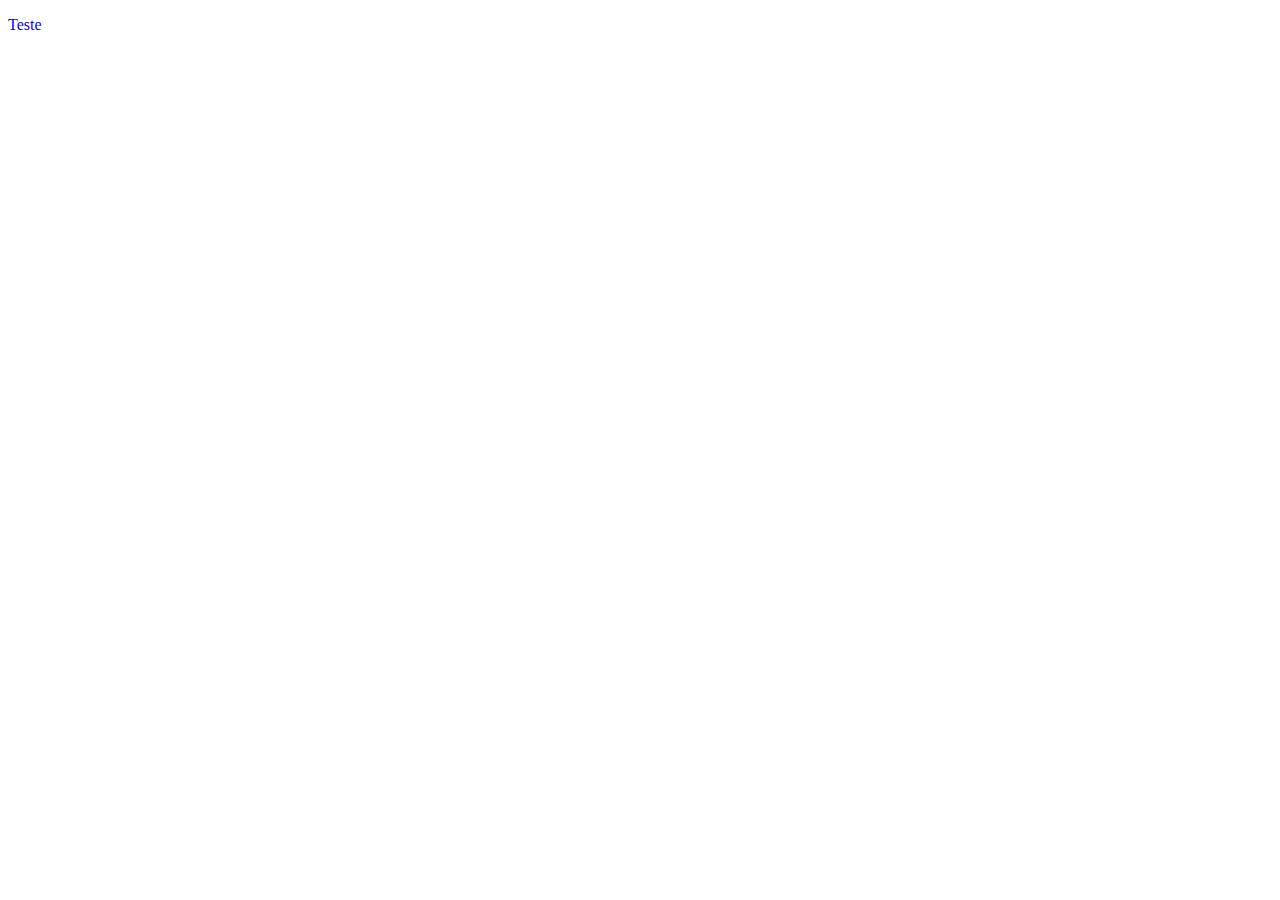
==== index.html @ 9dcdd233 "commit inicial" ====
<!DOCTYPE html>
<html lang="pt-br">

<head>
  <meta charset="UTF-8">
  <meta http-equiv="X-UA-Compatible" content="IE=edge">
  <meta name="viewport" content="width=device-width, initial-scale=1.0">
  <title>Bikcraft - Bicicletas Elétricas</title>
  <meta name="description" content="Bicicletas elétricas de alta precisão e qualidade,  feitas sob medida para o cliente. Explore o mundo na sua velocidade com a Bikcraft.">
  <link rel="stylesheet" href="./css/style.css">
</head>

<body>
<p>Teste</p>
</body>

</html>
---- css/style.css ----
p {
  color: blue;
}
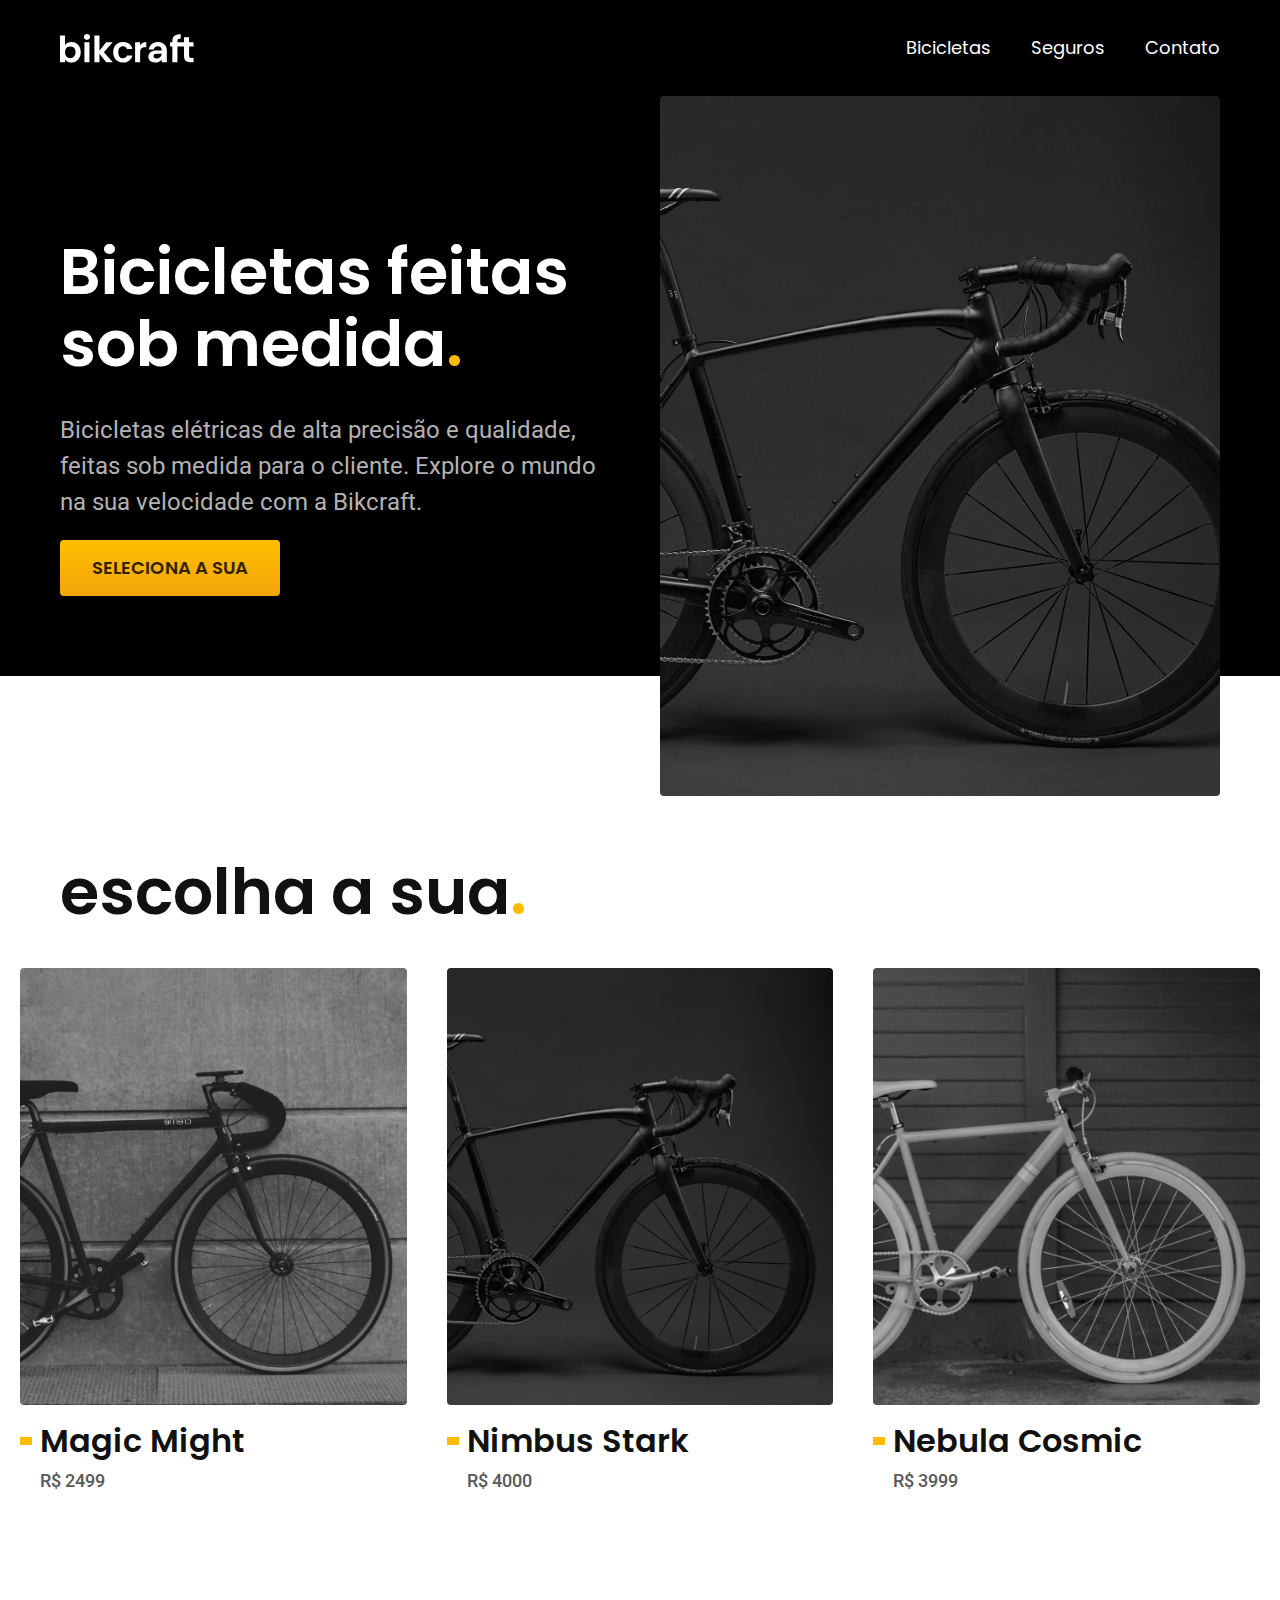
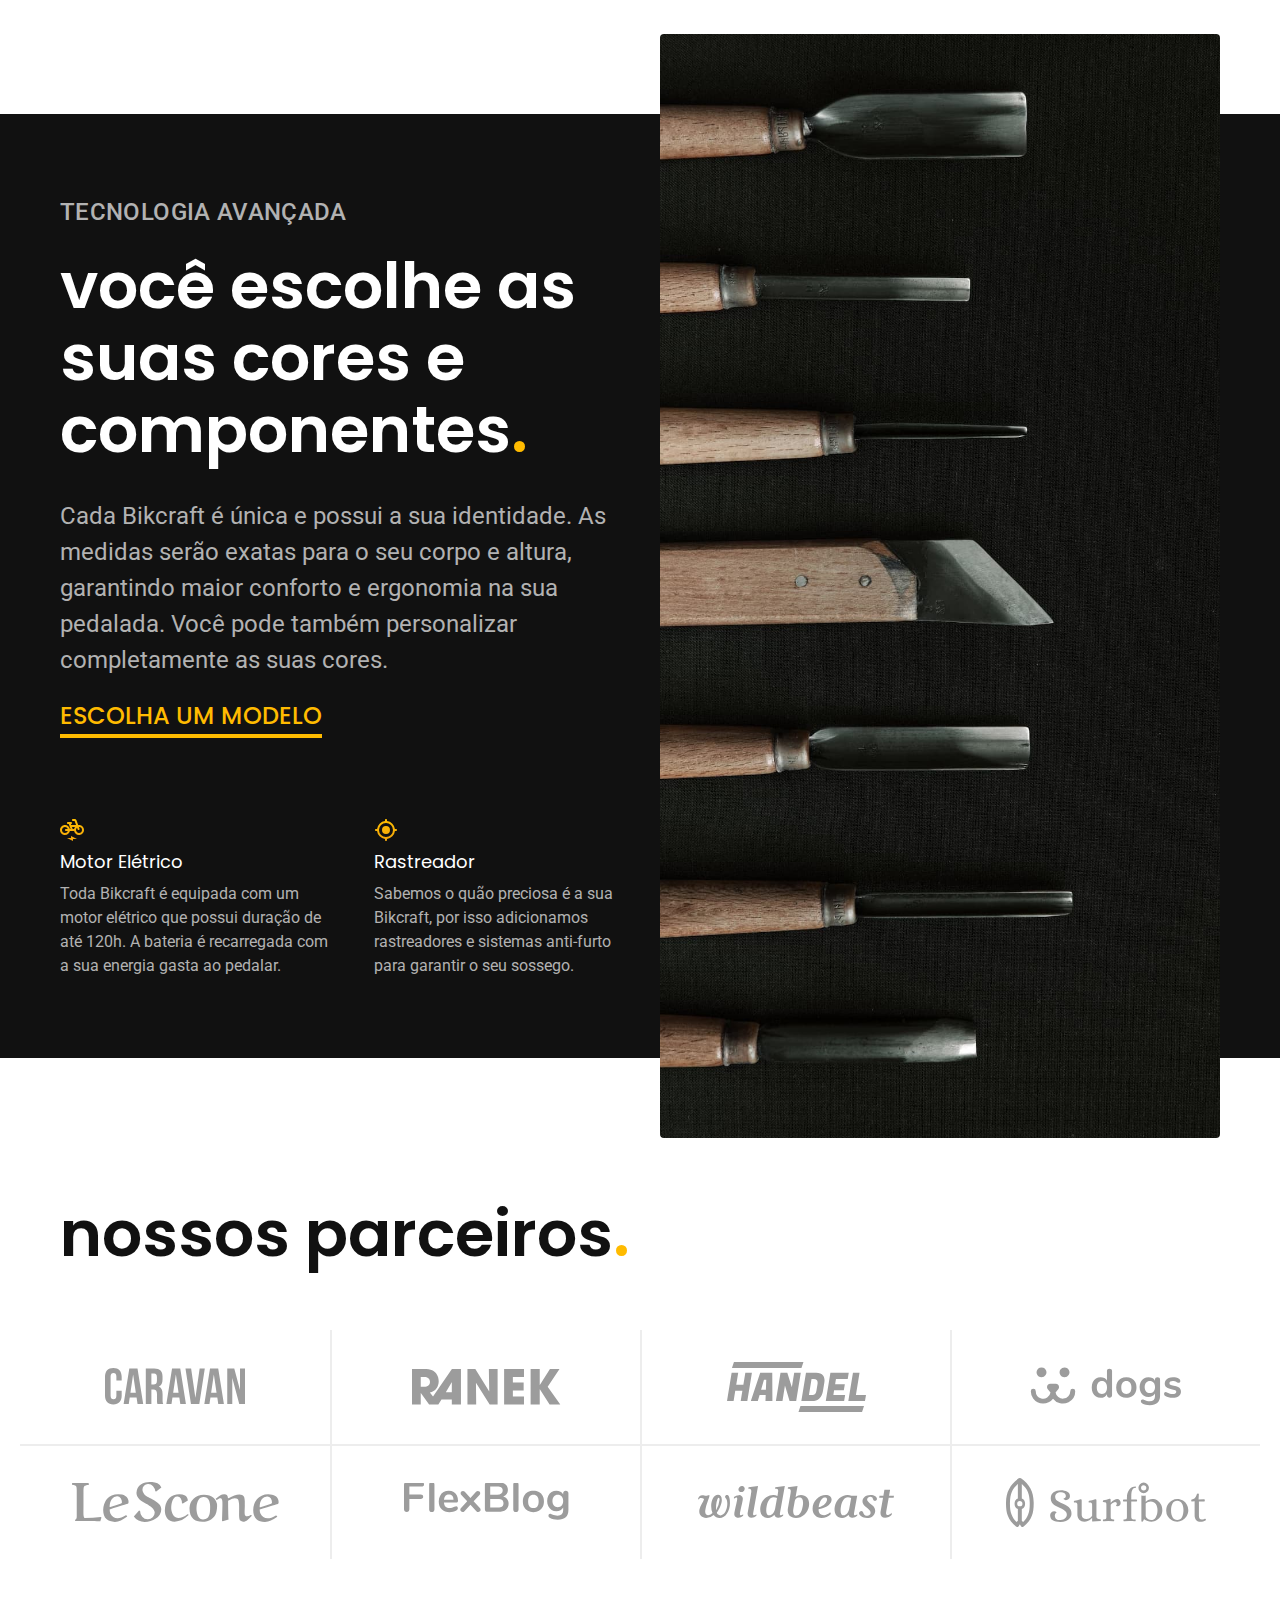
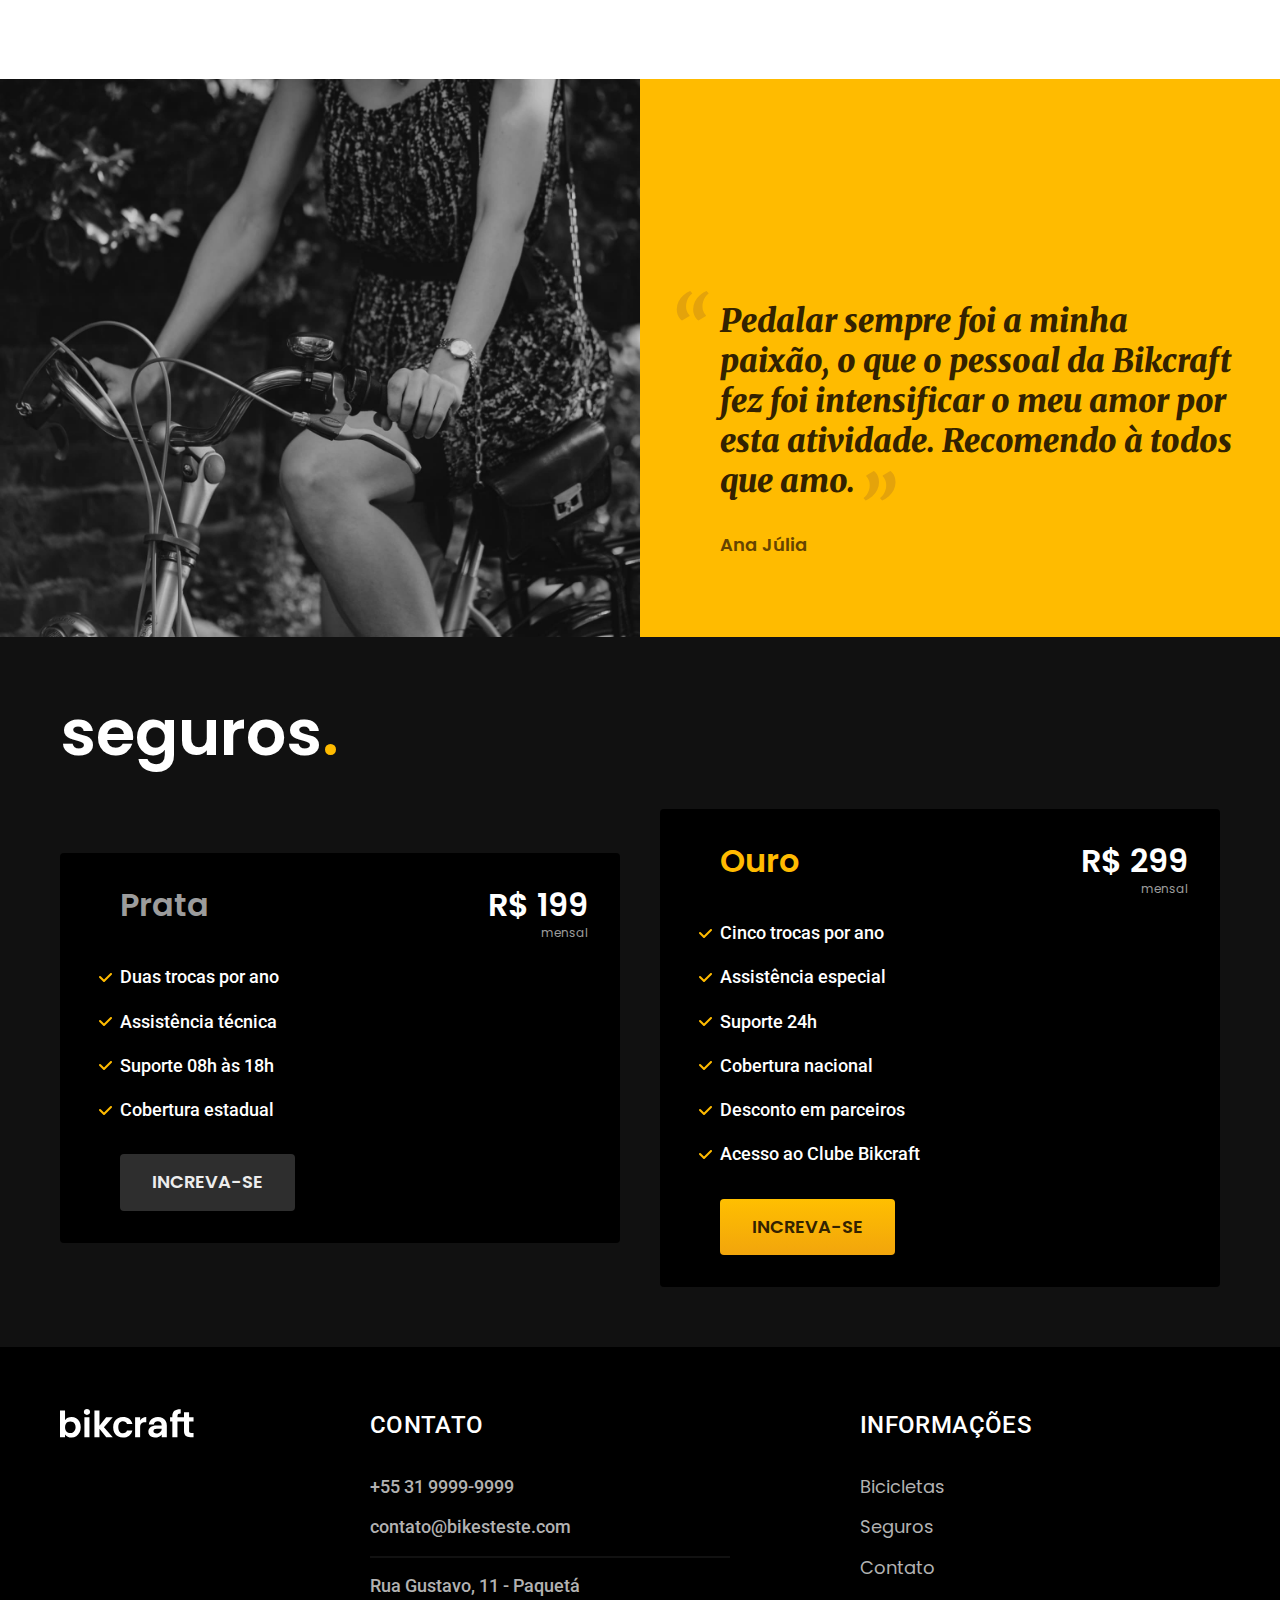
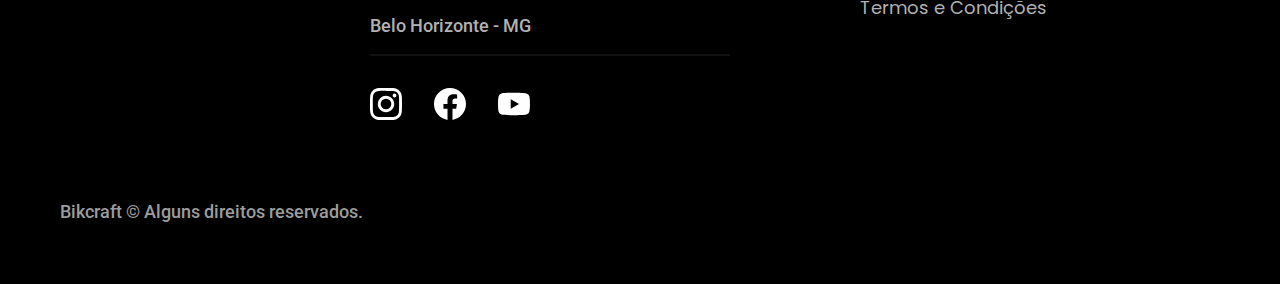
==== commit 6f8c5c09: "adicionada pagina nimbus" ====
--- a/index.html
+++ b/index.html
@@ -8,10 +8,201 @@
   <title>Bikcraft - Bicicletas Elétricas</title>
   <meta name="description" content="Bicicletas elétricas de alta precisão e qualidade,  feitas sob medida para o cliente. Explore o mundo na sua velocidade com a Bikcraft.">
   <link rel="stylesheet" href="./css/style.css">
+
+  <link rel="preconnect" href="https://fonts.googleapis.com">
+  <link rel="preconnect" href="https://fonts.gstatic.com" crossorigin>
+  <link href="https://fonts.googleapis.com/css2?family=Merriweather:ital,wght@1,900&family=Poppins:wght@400;600&family=Roboto:wght@400;500&display=swap" rel="stylesheet">
 </head>
 
 <body>
-<p>Teste</p>
+  <header class="header-bg">
+    <div class="header container">
+      <a href="./">
+        <img src="./img/bikcraft.svg" alt="">
+      </a>
+
+      <nav aria-label="primaria">
+        <ul class="header-menu font-1-m cor-0">
+          <li><a href="./bicicletas.html">Bicicletas</a></li>
+          <li><a href="./seguros.html">Seguros</a></li>
+          <li><a href="./contato.html">Contato</a></li>
+        </ul>
+      </nav>
+    </div>
+  </header>
+
+  <main class="introducao-bg">
+    <div class="introducao container">
+      <div class="introducao-conteudo">
+        <h1 class="font-1-xxl cor-0">Bicicletas feitas sob medida<span class="cor-p1">.</span></h1>
+        <p class="font-2-l cor-5">Bicicletas elétricas de alta precisão e qualidade, feitas sob medida para o cliente. Explore o mundo na sua velocidade com a Bikcraft.</p>
+        <a class="botao" href="http://./bicicletas">Seleciona a sua</a>
+
+      </div>
+      <div>
+        <img src="./img/fotos/introducao.jpg" alt="Bicicleta preta">
+      </div>
+    </div>
+
+  </main>
+
+
+  <article class="bicicletas-lista">
+    <h2 class=" container font-1-xxl">escolha a sua<span class="cor-p1">.</span></h2>
+
+    <ul>
+      <li>
+        <a href="./bicicletas/magic.html">
+          <img src="./img/bicicletas/magic-home.jpg" alt="Bicicleta preta">
+          <h3 class="font-1-xl">Magic Might</h3>
+          <span class="font-2-m cor-8">R$ 2499</span>
+        </a>
+      </li>
+      <li>
+        <a href="./bicicletas/nimbus.html">
+          <img src="./img/bicicletas/nimbus-home.jpg" alt="Bicicleta preta">
+          <h3 class="font-1-xl">Nimbus Stark</h3>
+          <span class="font-2-m cor-8">R$ 4000</span>
+        </a>
+      </li>
+      <li>
+        <a href="./bicicletas/nebula.html">
+          <img src="./img/bicicletas/nebula-home.jpg" alt="Bicicleta preta">
+          <h3 class="font-1-xl">Nebula Cosmic</h3>
+          <span class="font-2-m cor-8">R$ 3999</span>
+        </a>
+      </li>
+    </ul>
+
+  </article>
+
+  <article class="tecnologia-bg">
+    <div class="tecnologia container">
+      <div class="tecnologia-conteudo">
+        <span class="font-2-l-b cor-5">Tecnologia Avançada</span>
+        <h2 class="font-1-xxl cor-0">você escolhe as suas cores e componentes<span class="cor-p1">.</span></h2>
+        <p class="font-2-l cor-5">Cada Bikcraft é única e possui a sua identidade. As medidas serão exatas para o seu corpo e altura, garantindo maior conforto e ergonomia na sua pedalada. Você pode também personalizar completamente as suas cores.</p>
+        <a class="link" href="./bicicletas.html">Escolha um modelo</a>
+        <div class="tecnologia-vantagens">
+          <div>
+            <img src="./img/icones/eletrica.svg" alt="">
+            <h3 class="font-1-m cor-0">Motor Elétrico</h3>
+            <p class="font-2-s cor-5">Toda Bikcraft é equipada com um motor elétrico que possui duração de até 120h. A bateria é recarregada com a sua energia gasta ao pedalar.</p>
+          </div>
+          <div>
+            <img src="./img/icones/rastreador.svg" alt="">
+            <h3 class="font-1-m cor-0">Rastreador</h3>
+            <p class="font-2-s cor-5">Sabemos o quão preciosa é a sua Bikcraft, por isso adicionamos rastreadores e sistemas anti-furto para garantir o seu sossego.</p>
+          </div>
+        </div>
+      </div>
+
+      <div class="tecnologia-imagem">
+        <img src="./img/fotos/tecnologia.jpg" alt="">
+      </div>
+    </div>
+
+  </article>
+
+  <section class="parceiros" aria-label="Nossos Parceiros">
+    <h2 class=" container font-1-xxl">nossos parceiros<span class="cor-p1">.</span></h2>
+    <ul>
+      <li> <img src="./img/parceiros/caravan.svg" alt="caravan"></li>
+      <li> <img src="./img/parceiros/ranek.svg" alt="ranek"></li>
+      <li> <img src="./img/parceiros/handel.svg" alt="handel"></li>
+      <li> <img src="./img/parceiros/dogs.svg" alt="dogs"></li>
+      <li> <img src="./img/parceiros/lescone.svg" alt="lescone"></li>
+      <li> <img src="./img/parceiros/flexblog.svg" alt="flexblog"></li>
+      <li> <img src="./img/parceiros/wildbeast.svg" alt="cwildbeast"></li>
+      <li> <img src="./img/parceiros/surfbot.svg" alt="surfbot"></li>
+
+
+    </ul>
+  </section>
+
+  <section class="depoimento" aria-label="Depoimento">
+    <div>
+      <img src="./img/fotos/depoimento.jpg" alt="Pessoa pedalando uma bicicleta Bikcraft">
+    </div>
+    <div class="depoimento-conteudo">
+      <blockquote class="font-1-xl cor-p5">
+        <p>Pedalar sempre foi a minha paixão, o que o pessoal da Bikcraft fez foi intensificar o meu amor por esta atividade. Recomendo à todos que amo.</p>
+      </blockquote>
+      <span class="font-1-m-b cor-p4">Ana Júlia</span>
+    </div>
+
+  </section>
+
+  <article class="seguros-bg">
+    <div class="seguros container">
+      <h2 class="font-1-xxl cor-0">seguros<span class="cor-p1">.</span></h2>
+      <div class="seguros-item">
+        <h3 class="font-1-xl cor-6">Prata</h3>
+        <span class="font-1-xl cor-0">R$ 199 <span class="font-1-xs cor-6">mensal</span></span>
+        <ul class="font-2-m cor-0">
+          <li>Duas trocas por ano</li>
+          <li>Assistência técnica</li>
+          <li>Suporte 08h às 18h</li>
+          <li>Cobertura estadual</li>
+        </ul>
+        <a class="botao secundario" href="./orcamento.html">Increva-se</a>
+      </div>
+
+      <div class="seguros-item">
+        <h3 class="font-1-xl cor-p1">Ouro</h3>
+        <span class="font-1-xl cor-0">R$ 299 <span class="font-1-xs cor-6">mensal</span></span>
+        <ul class="font-2-m cor-0">
+          <li>Cinco trocas por ano</li>
+          <li>Assistência especial</li>
+          <li>Suporte 24h</li>
+          <li>Cobertura nacional</li>
+          <li>Desconto em parceiros</li>
+          <li>Acesso ao Clube Bikcraft</li>
+        </ul>
+        <a class="botao" href="./orcamento.html">Increva-se</a>
+      </div>
+    </div>
+
+
+  </article>
+
+  <footer class="footer-bg">
+    <div class="footer container">
+      <img src="./img/bikcraft.svg" alt="Bikcraft">
+      <div class="footer-contato">
+        <h3 class="font-2-l-b cor-0">Contato</h3>
+        <ul class="font-2-m cor-5">
+          <li><a href="tel:+553199999999">+55 31 9999-9999</a></li>
+          <li><a href="mailto:contato@bikesteste.com">contato@bikesteste.com</a></li>
+          <li>Rua Gustavo, 11 - Paquetá </li>
+          <li>Belo Horizonte - MG</li>
+        </ul>
+        <div class="footer-redes">
+          <a href="./">
+            <img src="./img/redes/instagram.svg" alt="">
+          </a>
+          <a href="./">
+            <img src="./img/redes/facebook.svg" alt="">
+          </a>
+          <a href="./">
+            <img src="./img/redes/youtube.svg" alt="">
+          </a>
+        </div>
+      </div>
+      <div class="footer-informacoes">
+        <h3 class="font-2-l-b cor-0">Informações</h3>
+        <nav>
+          <ul class="font-1-m cor-5">
+            <li><a href="./bicicletas.html">Bicicletas</a></li>
+            <li><a href="./seguros.html">Seguros</a></li>
+            <li><a href="./contato.html">Contato</a></li>
+            <li><a href="./termos.html">Termos e Condições</a></li>
+          </ul>
+        </nav>
+      </div>
+      <p class="footer-copy font-2-m cor-6">Bikcraft © Alguns direitos reservados.</p>
+    </div>
+  </footer>
 </body>
 
 </html>--- a/css/style.css
+++ b/css/style.css
@@ -1,3 +1,36 @@
-p {
-  color: blue;
-}+@import "./global/global.css";
+@import "./utilidades/tipografia.css";
+@import "./utilidades/cores.css";
+
+@import "./global/header.css";
+@import "./global/footer.css";
+
+/* Utilidades */
+@import "./utilidades/componentes.css";
+
+/* Home */
+@import "./home/introducao.css";
+@import "./home/tecnologia.css";
+@import "./home/parceiros.css";
+@import "./home/depoimento.css";
+
+
+
+/* Bicicletas */
+@import "./bicicletas/bicicletas-lista.css";
+@import "./bicicletas/bicicletas.css";
+
+/* Bicicleta */
+@import "./bicicleta/bicicleta.css";
+@import "./bicicleta/seguro.css";
+
+
+
+/* Seguros */
+@import "./seguros/seguros.css";
+@import "./seguros/perguntas.css";
+@import "./seguros/vantagens.css";
+
+
+/* Termos */
+@import "./termos/termos.css";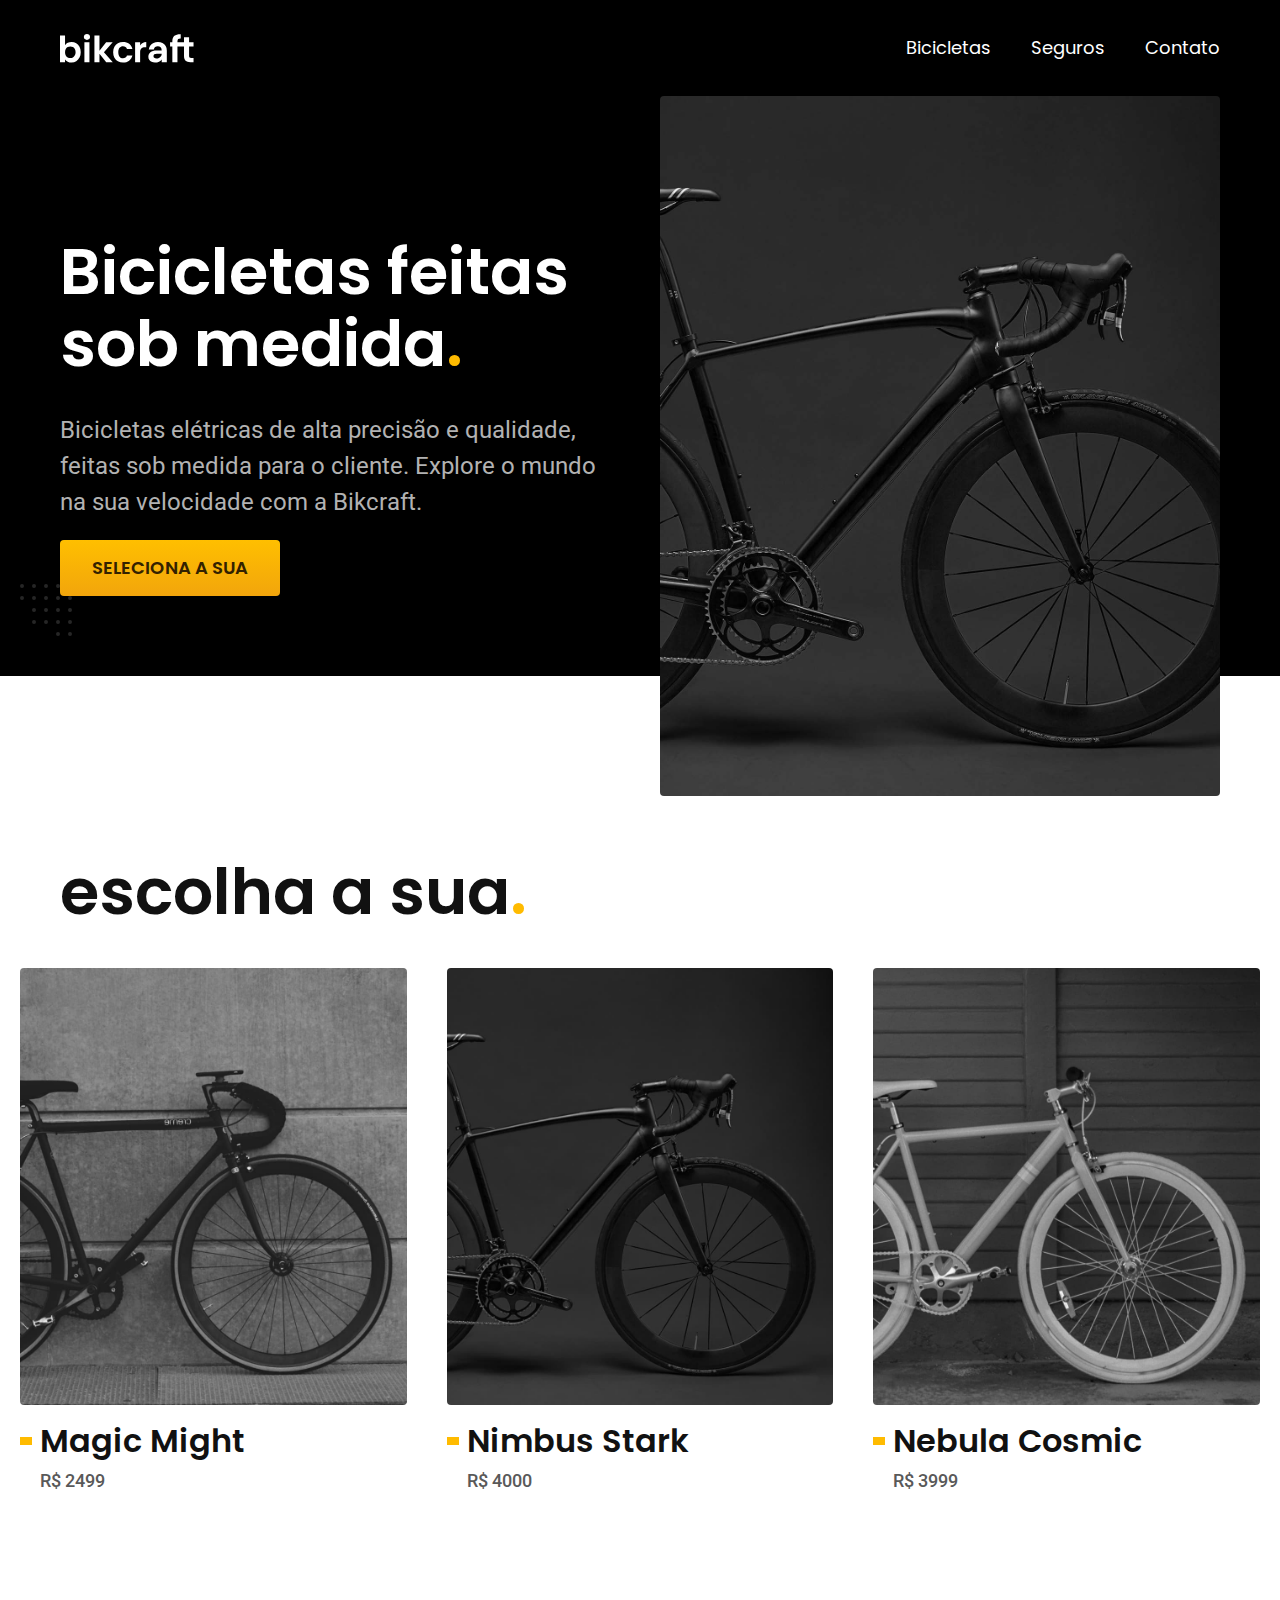
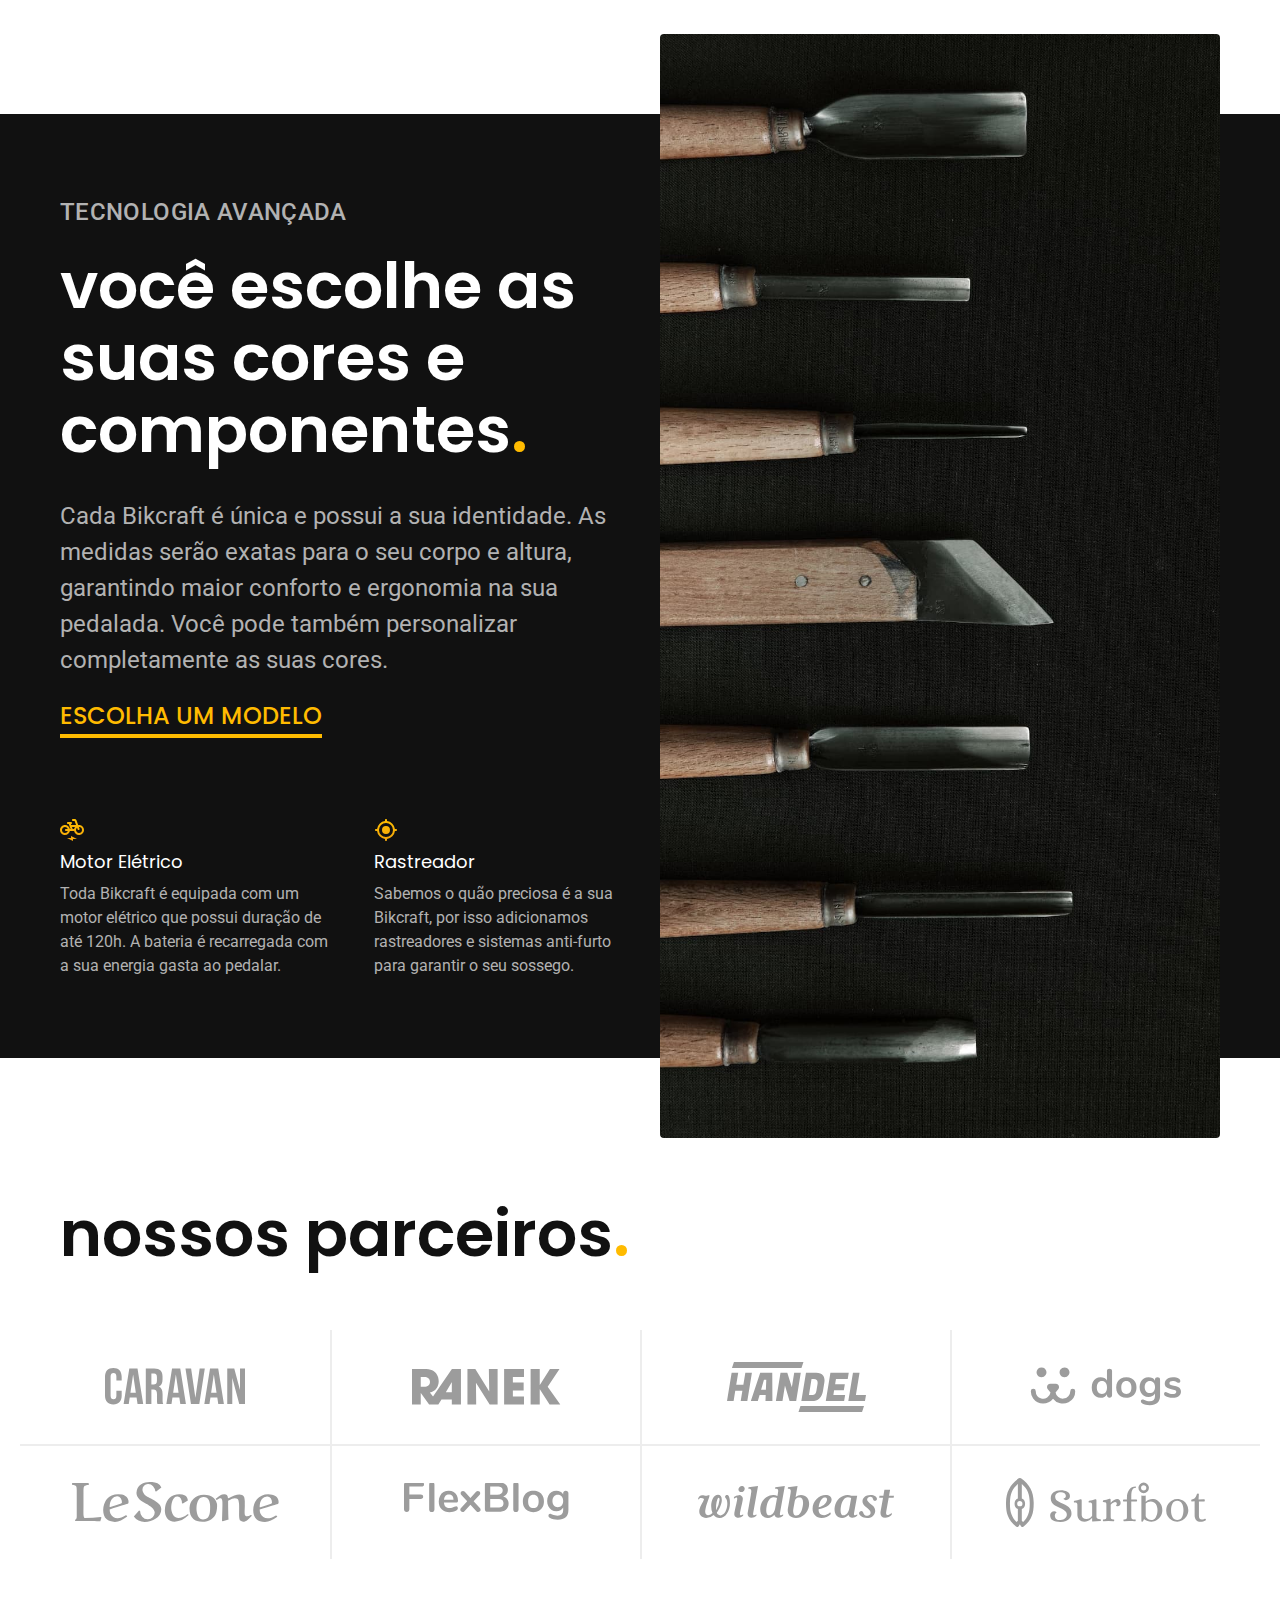
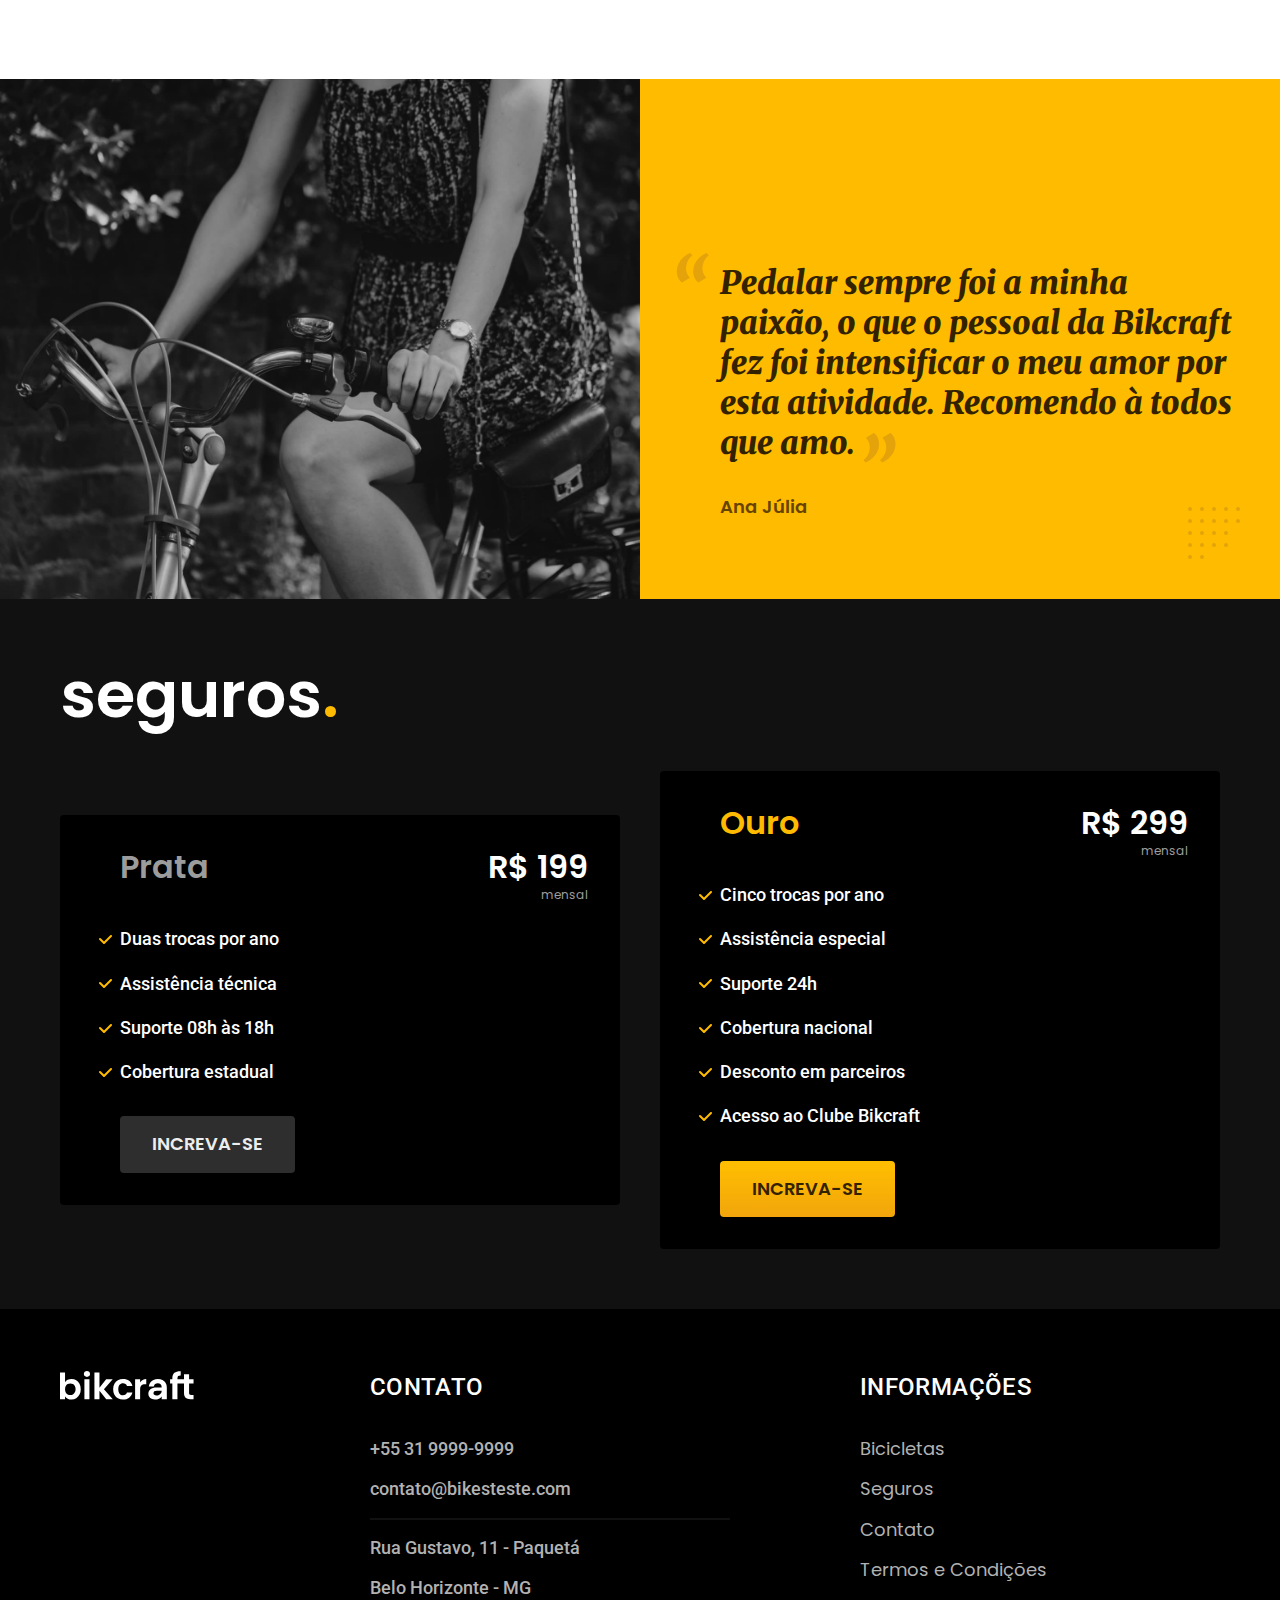
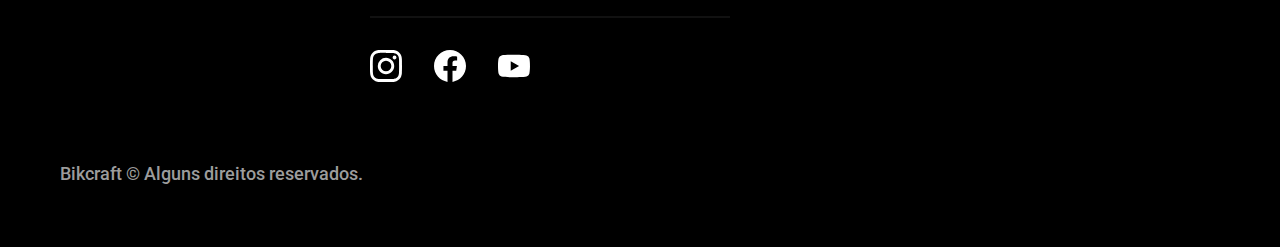
==== commit acb6f5a7: "adicionada funcao js ativarLink no menu" ====
--- a/index.html
+++ b/index.html
@@ -18,7 +18,7 @@
   <header class="header-bg">
     <div class="header container">
       <a href="./">
-        <img src="./img/bikcraft.svg" alt="">
+        <img src="./img/bikcraft.svg" width="136" height="32" alt="">
       </a>
 
       <nav aria-label="primaria">
@@ -203,6 +203,7 @@
       <p class="footer-copy font-2-m cor-6">Bikcraft © Alguns direitos reservados.</p>
     </div>
   </footer>
+  <script src="./js/script.js"></script>
 </body>
 
 </html>--- a/css/style.css
+++ b/css/style.css
@@ -7,6 +7,8 @@
 
 /* Utilidades */
 @import "./utilidades/componentes.css";
+@import "./utilidades/formulario.css";
+
 
 /* Home */
 @import "./home/introducao.css";
@@ -31,6 +33,12 @@
 @import "./seguros/perguntas.css";
 @import "./seguros/vantagens.css";
 
+/* Contato */
+@import "./contato/contato.css";
+@import "./contato/lojas.css";
+
+/* Orçamento */
+@import "./orcamento/orcamento.css";
 
 /* Termos */
 @import "./termos/termos.css";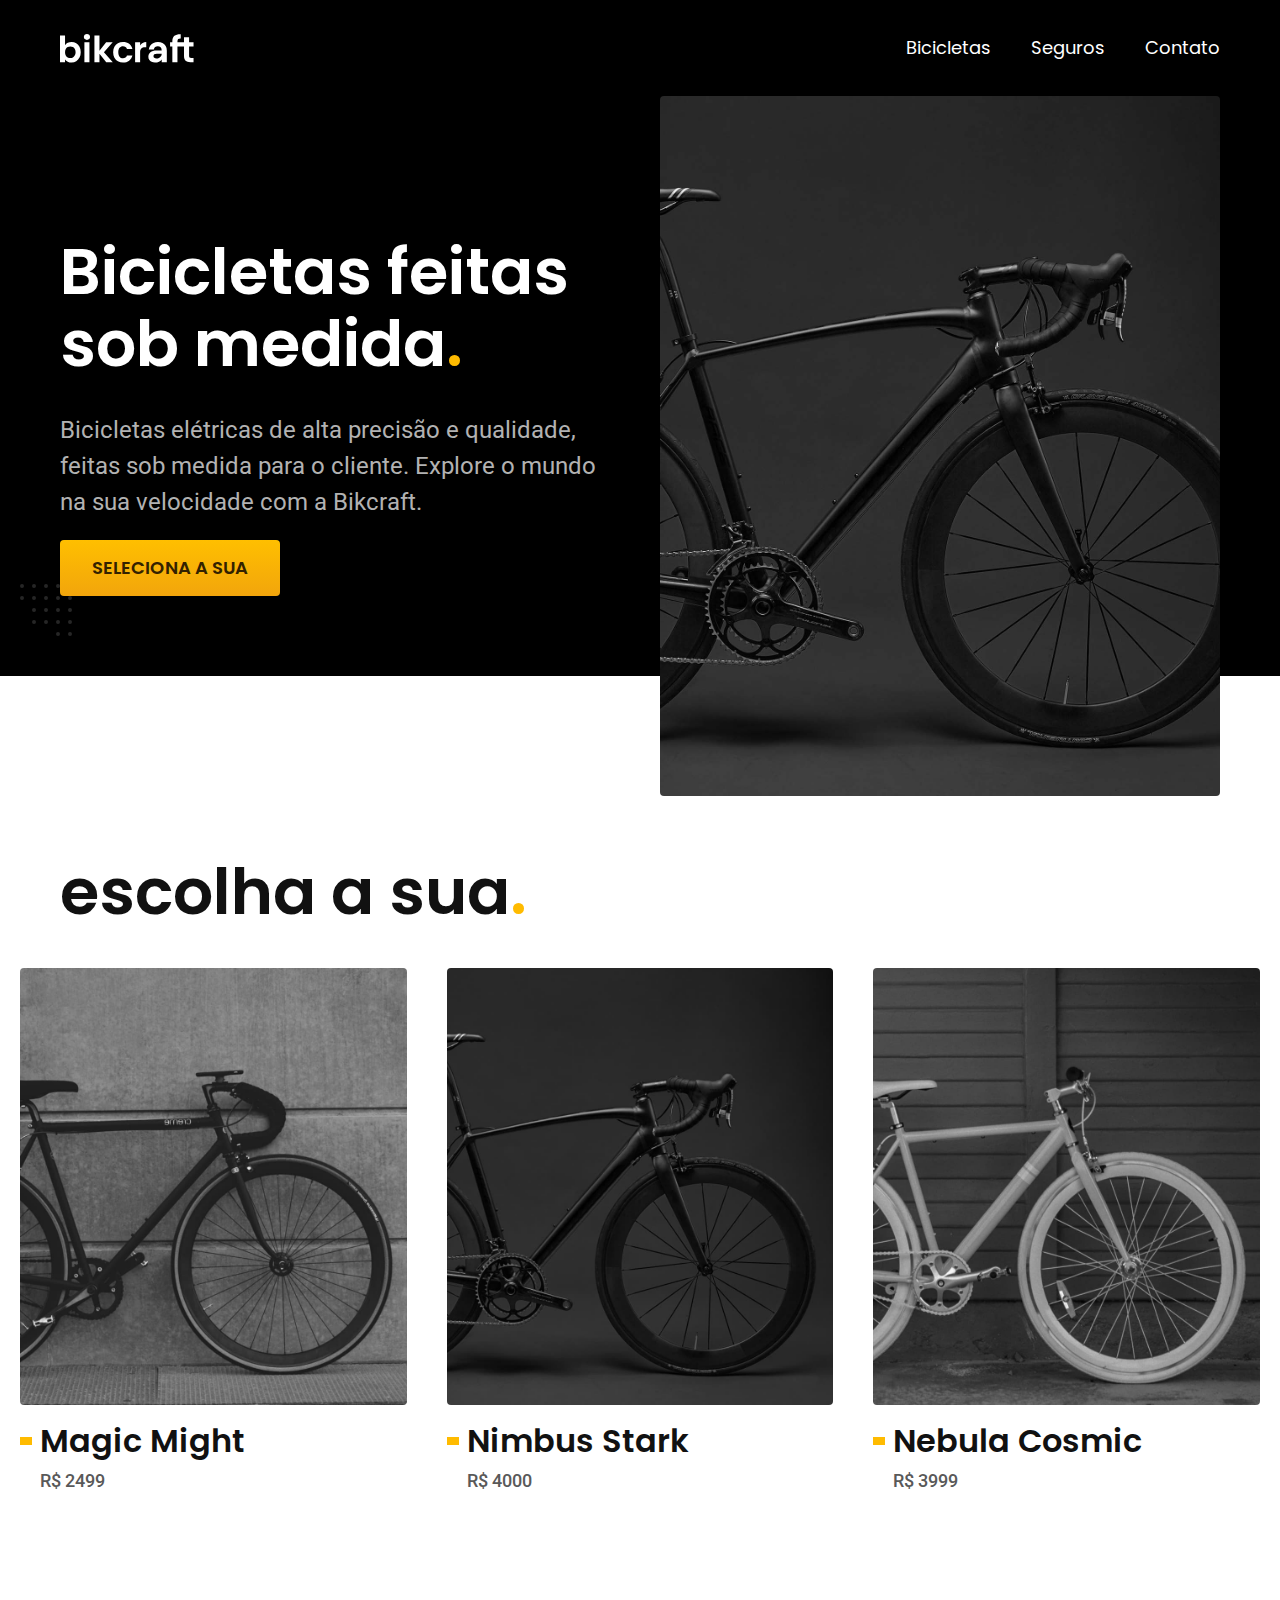
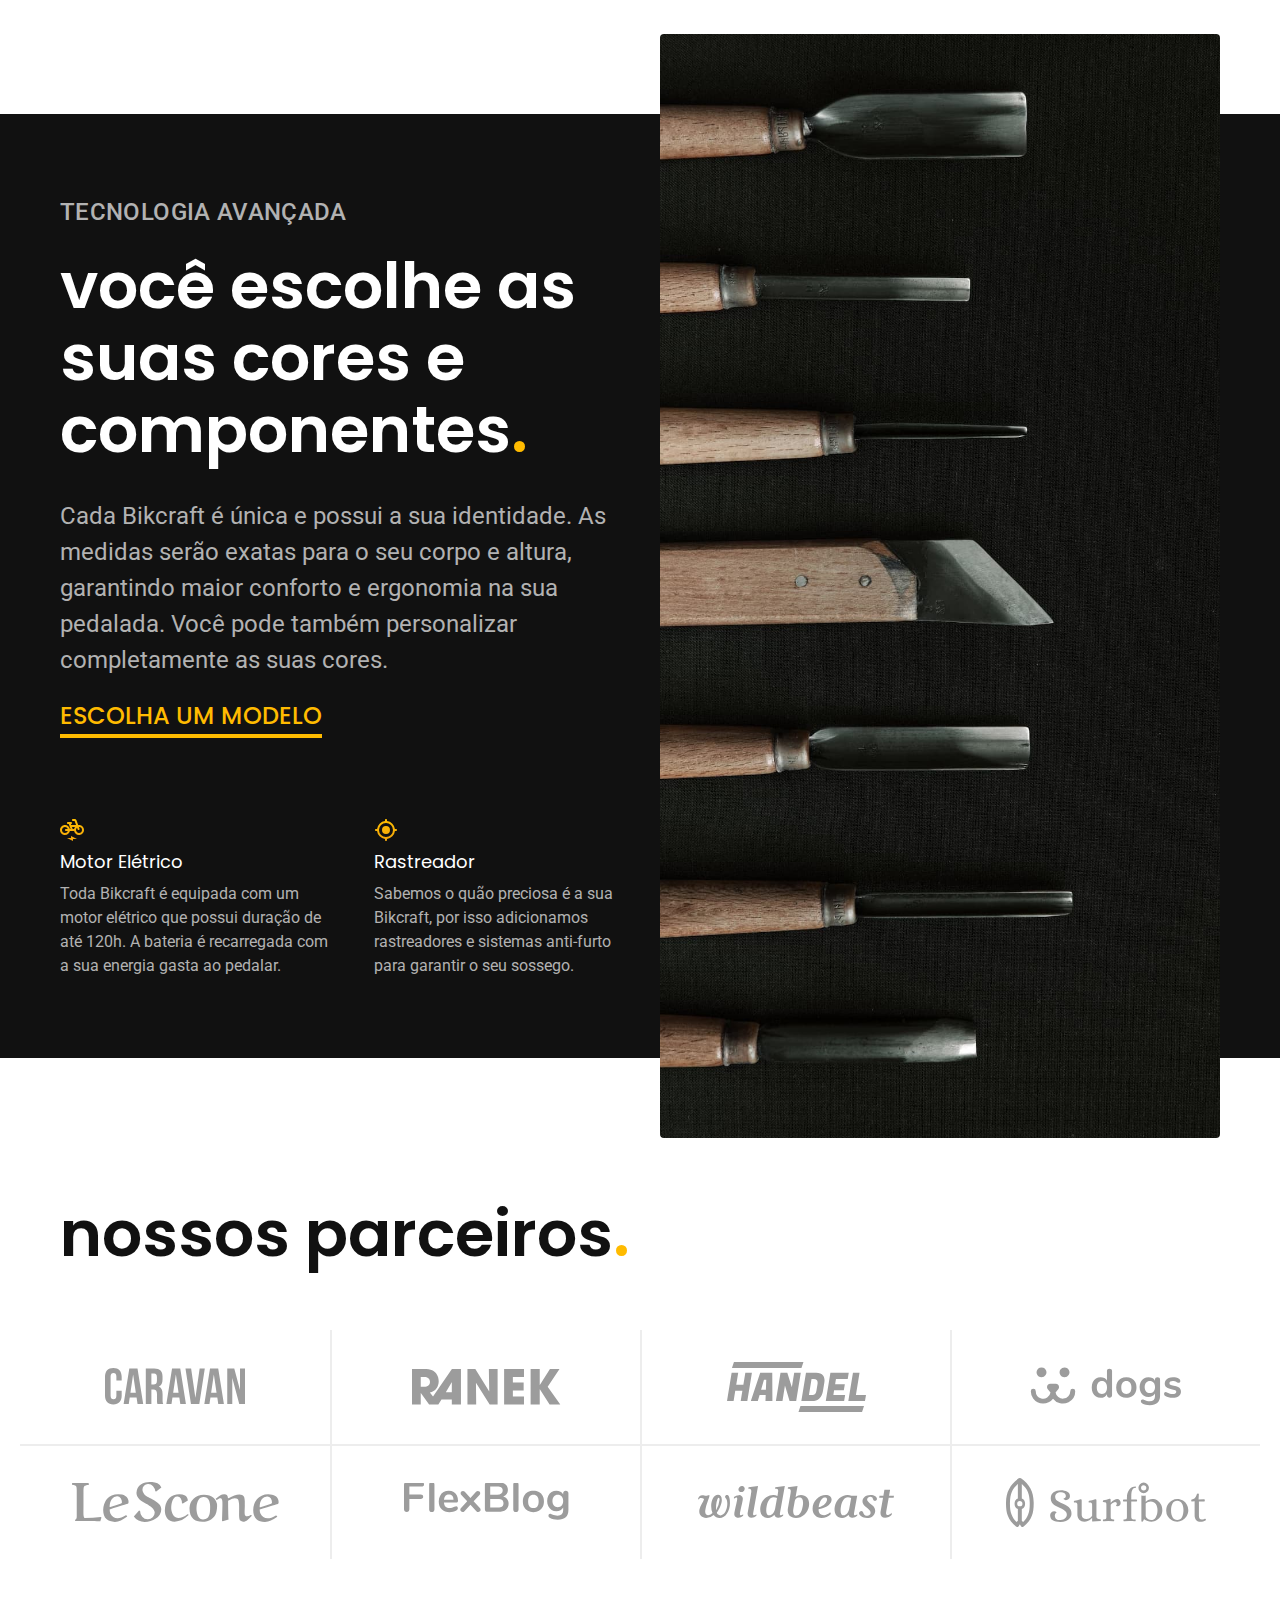
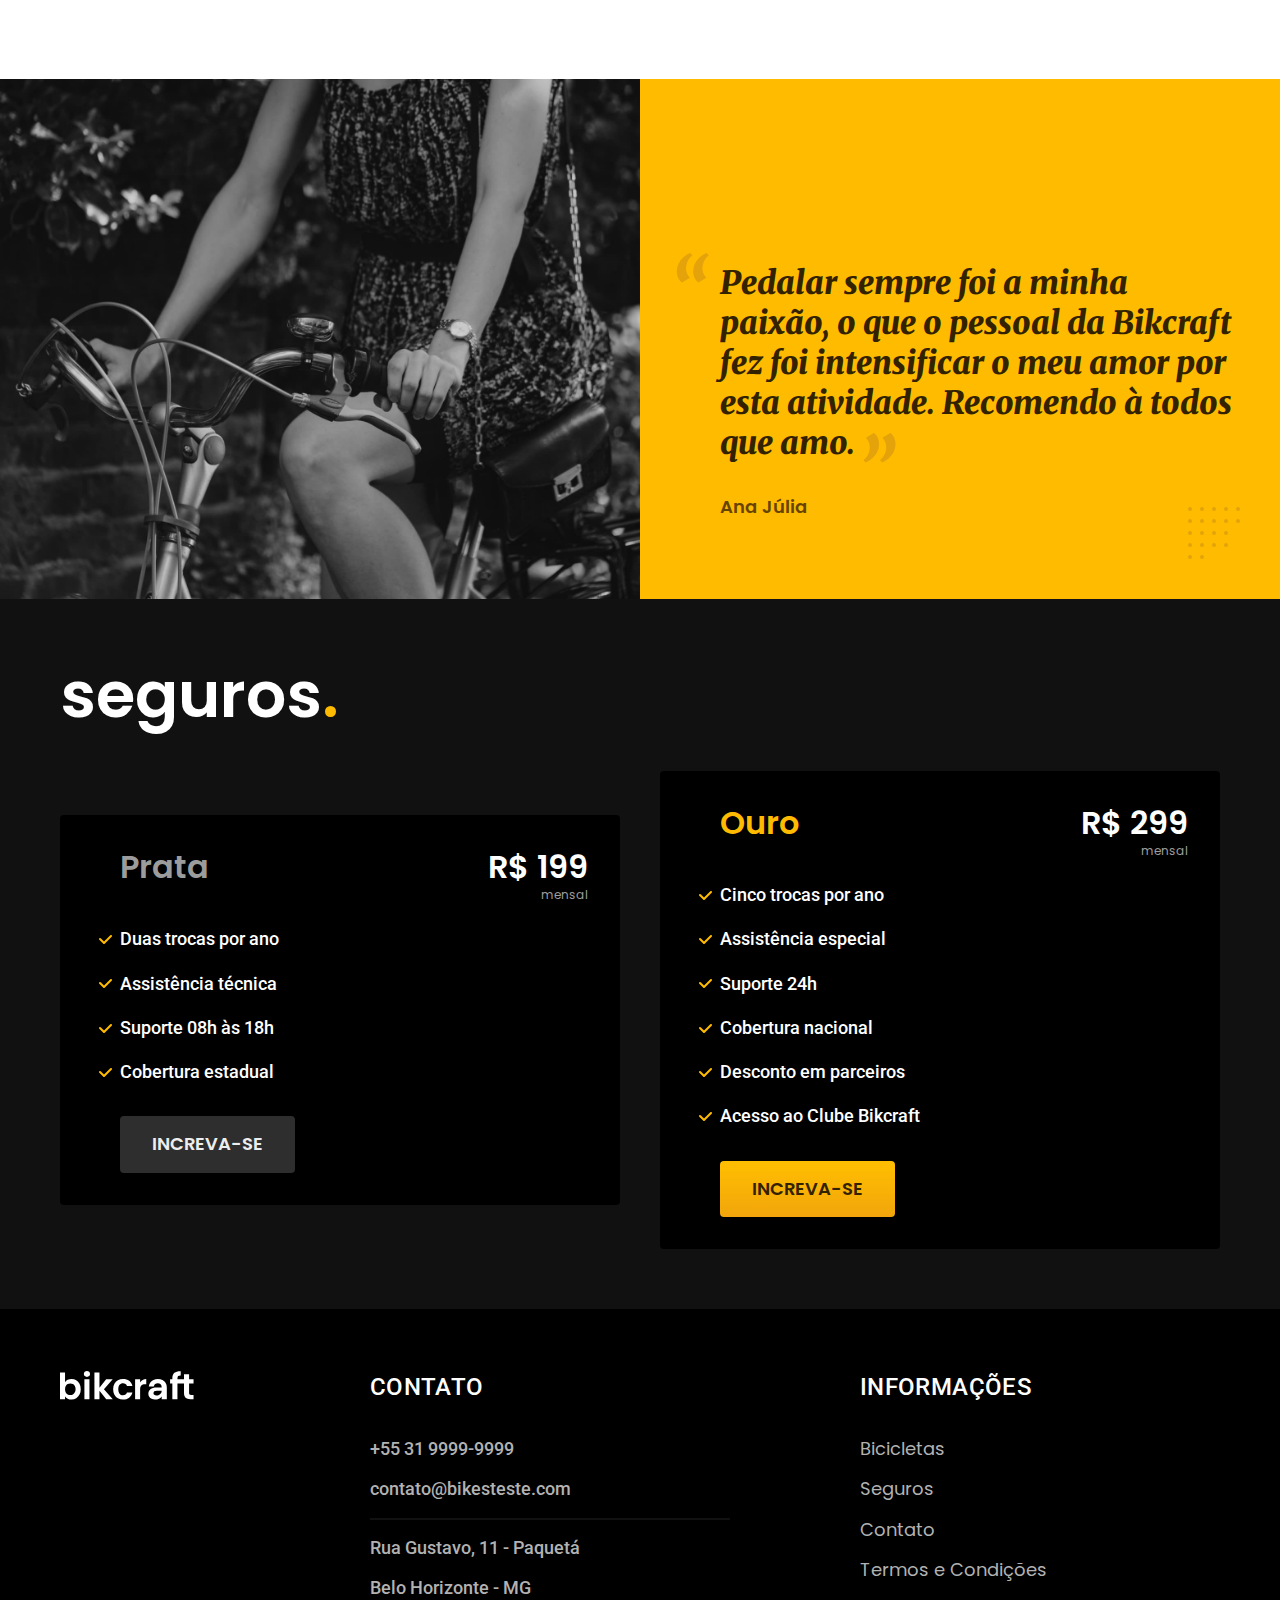
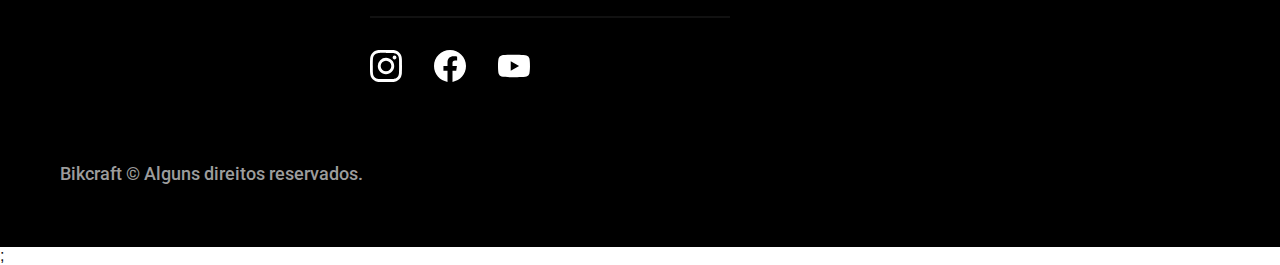
==== commit 714d54b3: "adicionando plugins externo - simple-anime - origamid" ====
--- a/index.html
+++ b/index.html
@@ -34,13 +34,13 @@
   <main class="introducao-bg">
     <div class="introducao container">
       <div class="introducao-conteudo">
-        <h1 class="font-1-xxl cor-0">Bicicletas feitas sob medida<span class="cor-p1">.</span></h1>
-        <p class="font-2-l cor-5">Bicicletas elétricas de alta precisão e qualidade, feitas sob medida para o cliente. Explore o mundo na sua velocidade com a Bikcraft.</p>
-        <a class="botao" href="http://./bicicletas">Seleciona a sua</a>
+        <h1 data-anime="200" class="font-1-xxl cor-0 fadeInDown">Bicicletas feitas sob medida<span class="cor-p1">.</span></h1>
+        <p class="font-2-l cor-5 fadeInDown" data-anime="400">Bicicletas elétricas de alta precisão e qualidade, feitas sob medida para o cliente. Explore o mundo na sua velocidade com a Bikcraft.</p>
+        <a class="botao fadeInDown" data-anime="600" href="./bicicletas.html">Seleciona a sua</a>
 
       </div>
       <div>
-        <img src="./img/fotos/introducao.jpg" alt="Bicicleta preta">
+        <img data-anime="800" class="fadeInDown" fadeInDown src="./img/fotos/introducao.jpg" alt="Bicicleta preta">
       </div>
     </div>
 
@@ -203,6 +203,7 @@
       <p class="footer-copy font-2-m cor-6">Bikcraft © Alguns direitos reservados.</p>
     </div>
   </footer>
+  <script src="./js/plugins/simple-anime.js"></script>;
   <script src="./js/script.js"></script>
 </body>
 
--- a/css/style.css
+++ b/css/style.css
@@ -1,6 +1,8 @@
 @import "./global/global.css";
 @import "./utilidades/tipografia.css";
 @import "./utilidades/cores.css";
+@import "./utilidades/animacao.css";
+
 
 @import "./global/header.css";
 @import "./global/footer.css";
